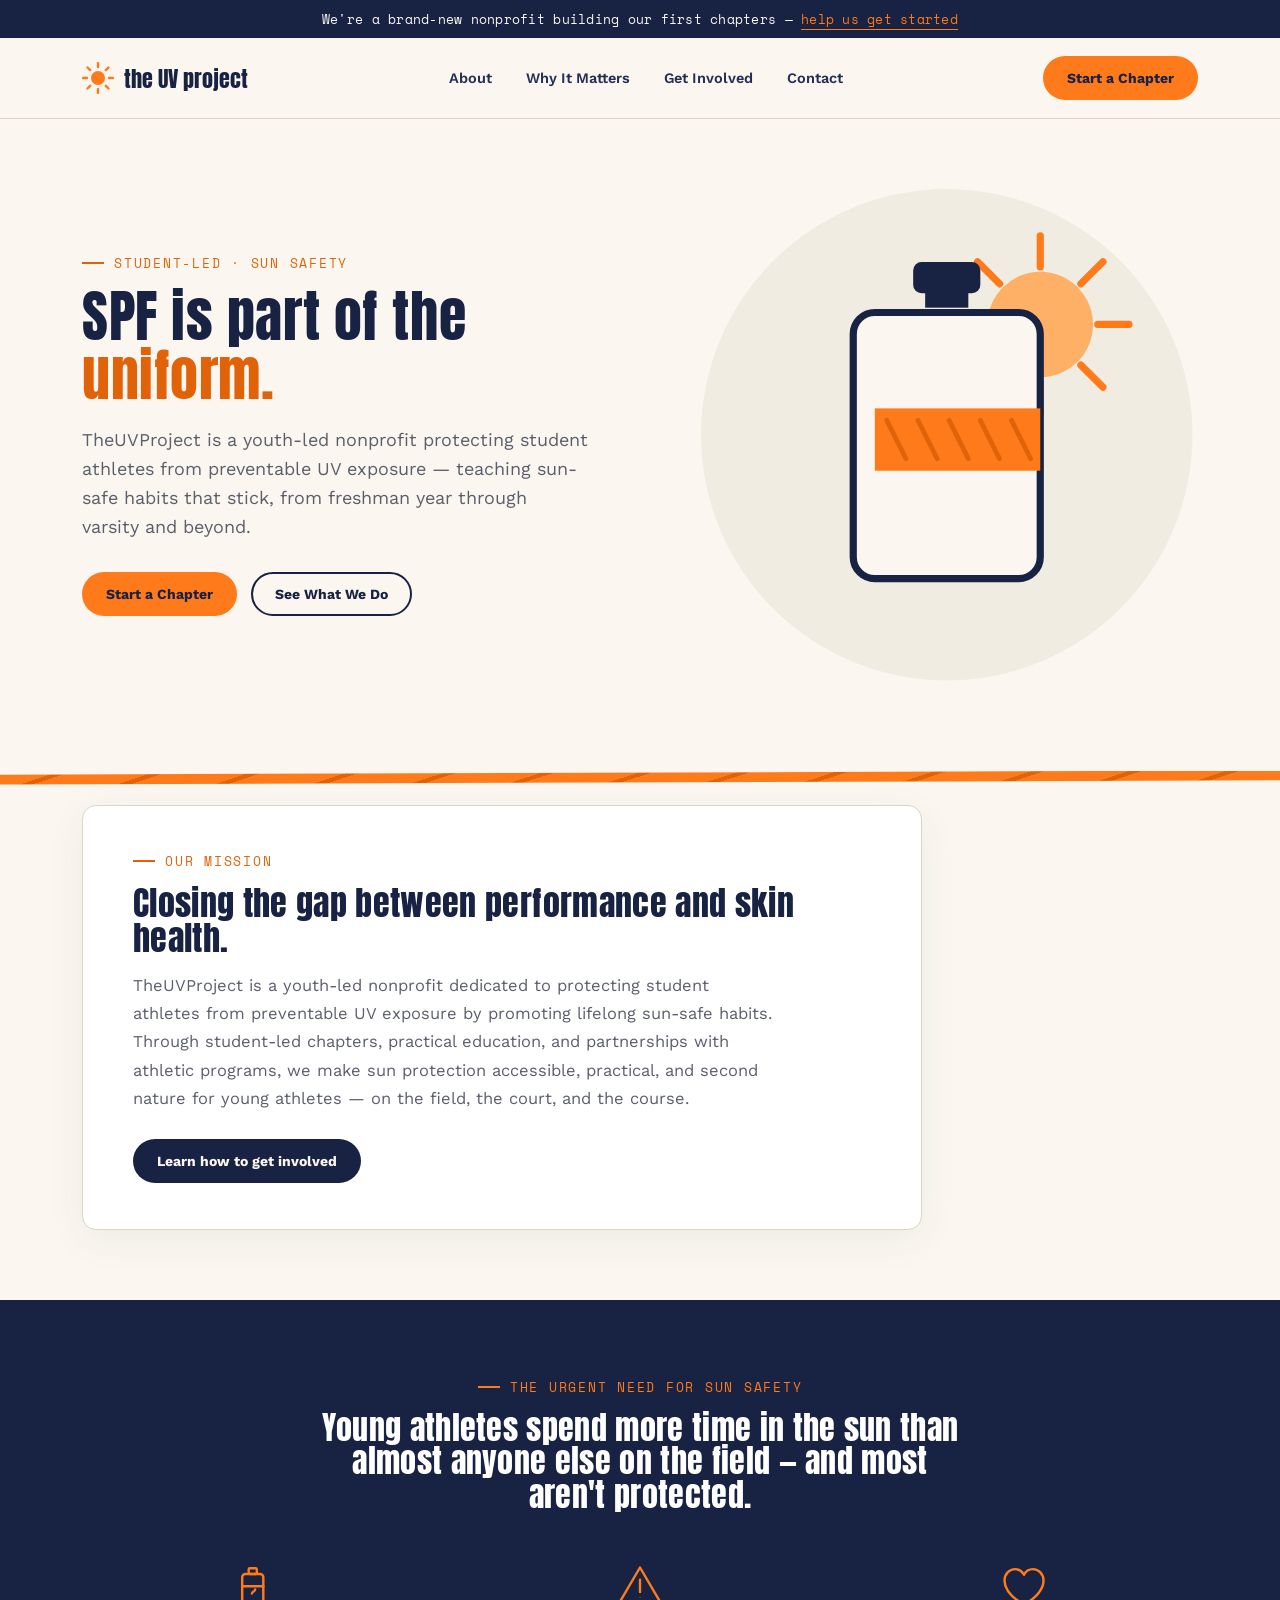
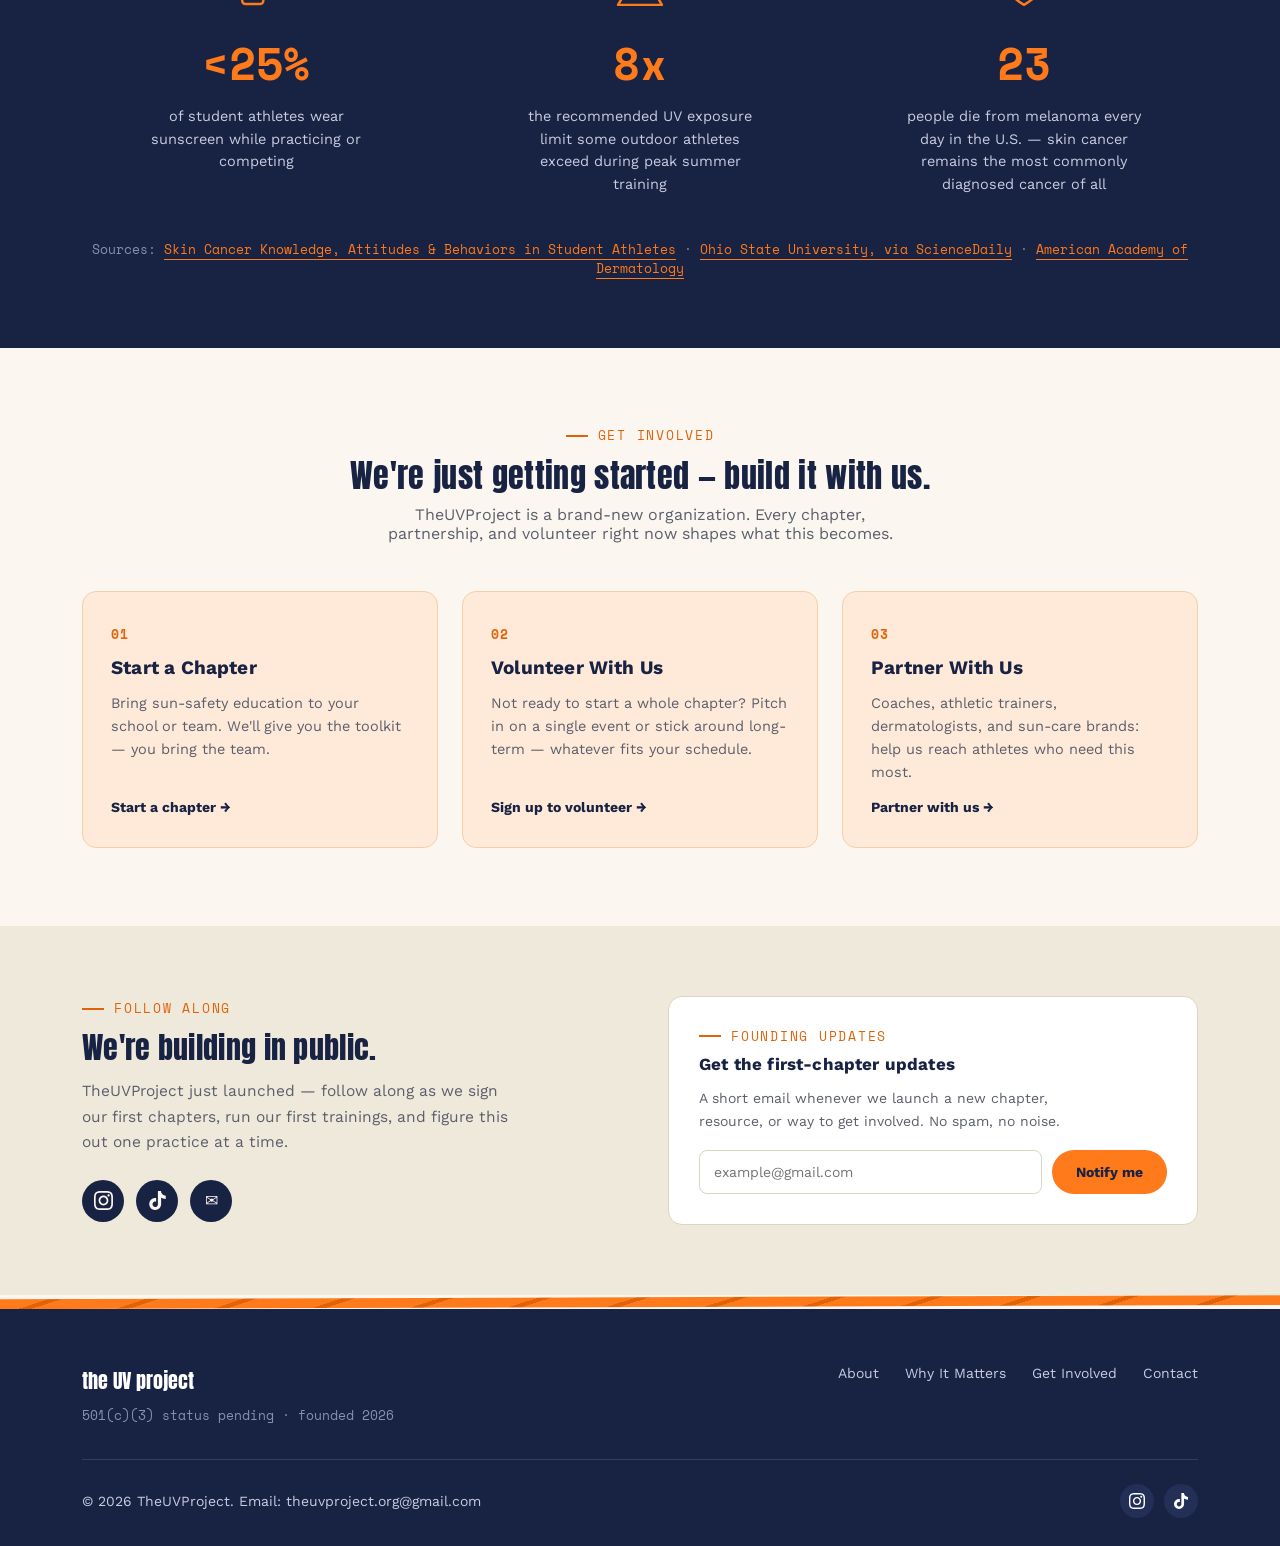
==== index.html @ 40eb1afd "Update index.html" ====
<!DOCTYPE html>
<html lang="en">
<head>
<meta charset="UTF-8">
<meta name="viewport" content="width=device-width, initial-scale=1.0">
<title>theUVproject.org</title>
<link rel="icon" type="image/png" href="Untitled_design-removebg-preview.png">
<link rel="preconnect" href="https://fonts.googleapis.com">
<link rel="preconnect" href="https://fonts.gstatic.com" crossorigin>
<link href="https://fonts.googleapis.com/css2?family=Anton&family=Space+Mono:wght@400;700&family=Work+Sans:wght@400;500;600;700&display=swap" rel="stylesheet">
<style>
  :root{
    --ink:#182242;
    --ink-2:#232f57;
    --sun:#FF7A1A;
    --sun-deep:#e0630a;
    --sun-tint:#FFEADA;
    --sun-tint-line:#f5cfa8;
    --cream:#FBF7F0;
    --paper:#FFFFFF;
    --zinc:#EFE9DC;
    --text:#20232b;
    --text-soft:#5b5f6b;
    --line:#dcd5c4;
    --radius:14px;
    --display: 'Anton', sans-serif;
    --body: 'Work Sans', sans-serif;
    --mono: 'Space Mono', monospace;
  }
  *{box-sizing:border-box;}
  html{scroll-behavior:smooth;}
  body{
    margin:0;
    font-family:var(--body);
    color:var(--text);
    background:var(--cream);
    -webkit-font-smoothing:antialiased;
  }
  img,svg{display:block;max-width:100%;}
  a{color:inherit;text-decoration:none;}
  .wrap{max-width:1180px;margin:0 auto;padding:0 32px;}
  h1,h2,h3{font-family:var(--display);font-weight:400;letter-spacing:0.01em;line-height:1.05;margin:0;}
  .eyebrow{
    font-family:var(--mono);
    font-size:12.5px;
    letter-spacing:0.14em;
    text-transform:uppercase;
    color:var(--sun-deep);
    display:flex;align-items:center;gap:10px;
    margin-bottom:14px;
  }
  .eyebrow::before{
    content:"";
    width:22px;height:2px;background:var(--sun-deep);display:inline-block;
  }

  /* stripe signature motif — the zinc-oxide cheek stripe, used as a recurring divider */
  .stripe{
    height:14px;
    background: repeating-linear-gradient(
      -18deg,
      var(--sun) 0 26px,
      var(--sun-deep) 26px 30px
    );
    clip-path: polygon(0 30%, 100% 0%, 100% 70%, 0% 100%);
  }
  .stripe.thin{height:8px;}
  .stripe.ink{
    background: repeating-linear-gradient(-18deg, var(--ink) 0 26px, var(--ink-2) 26px 30px);
  }

  /* ---- announcement bar ---- */
  .announce{
    background:var(--ink);
    color:var(--cream);
    text-align:center;
    font-family:var(--mono);
    font-size:13px;
    padding:9px 20px;
    letter-spacing:0.02em;
  }
  .announce a{color:var(--sun);border-bottom:1px solid var(--sun);}

  /* ---- nav ---- */
  header.site{
    background:var(--cream);
    border-bottom:1px solid var(--line);
    position:sticky;top:0;z-index:50;
  }
  nav{
    display:flex;align-items:center;justify-content:space-between;
    padding:18px 32px;max-width:1180px;margin:0 auto;
  }
  .logo{
    font-family:var(--display);
    font-size:22px;
    display:flex;
    align-items:center;
    gap:10px;
    color:var(--ink);
  }
  .logo .mark{
    width:32px;height:32px;
    flex-shrink:0;
  }
  .navlinks{display:flex;align-items:center;gap:34px;}
  .navlinks a{
    font-size:14.5px;font-weight:600;color:var(--ink-2);
  }
  .navlinks a:hover{color:var(--sun-deep);}
  .btn{
    display:inline-block;
    font-family:var(--body);
    font-weight:700;
    font-size:14px;
    padding:12px 22px;
    border-radius:999px;
    border:2px solid transparent;
    cursor:pointer;
  }
  .btn-primary{background:var(--sun);color:var(--ink);}
  .btn-primary:hover{background:var(--sun-deep);color:var(--cream);}
  .btn-dark{background:var(--ink);color:var(--cream);}
  .btn-dark:hover{background:var(--ink-2);}
  .btn-outline{background:transparent;border-color:var(--ink);color:var(--ink);}
  .btn-outline:hover{background:var(--ink);color:var(--cream);}
  .navcta{display:flex;align-items:center;gap:18px;}
  .navtoggle{display:none;background:none;border:0;font-size:26px;cursor:pointer;color:var(--ink);}

  /* ---- hero ---- */
  .hero{padding:64px 0 84px;}
  .hero .wrap{
    display:grid;grid-template-columns:1.05fr 0.95fr;gap:56px;align-items:center;
  }
  .hero h1{font-size:56px;color:var(--ink);}
  .hero h1 .accent{color:var(--sun-deep);}
  .hero p.lede{
    font-size:18px;line-height:1.6;color:var(--text-soft);max-width:46ch;
    margin:22px 0 30px;
  }
  .hero-ctas{display:flex;gap:14px;flex-wrap:wrap;}
  .hero-art{position:relative;}

  /* ---- mission card ---- */
  .mission-section{padding:20px 0 70px;}
  .mission-card{
    background:var(--paper);
    border-radius:var(--radius);
    padding:46px 50px;
    box-shadow:0 10px 40px rgba(24,34,66,0.06);
    border:1px solid var(--line);
    max-width:840px;
  }
  .mission-card h2{font-size:34px;color:var(--ink);margin-bottom:16px;}
  .mission-card p{font-size:16.5px;line-height:1.7;color:var(--text-soft);margin-bottom:26px;max-width:64ch;}

  /* ---- why it matters (ink section) ---- */
  .matters{background:var(--ink);color:var(--cream);padding:78px 0 70px;}
  .matters .eyebrow{color:var(--sun);}
  .matters .eyebrow::before{background:var(--sun);}
  .matters h2{font-size:32px;text-align:center;max-width:640px;margin:0 auto 50px;color:#fff;}
  .stat-grid{
    display:grid;grid-template-columns:repeat(3,1fr);gap:36px;
    text-align:center;
  }
  .stat-icon{width:52px;height:52px;margin:0 auto 18px;color:var(--sun);}
  .stat-num{font-family:var(--mono);font-size:44px;font-weight:700;color:var(--sun);margin-bottom:10px;}
  .stat-label{font-size:14.5px;color:#c7cce0;line-height:1.55;max-width:26ch;margin:0 auto;}
  .matters .source{
    text-align:center;margin-top:44px;font-size:12.5px;color:#8891ac;font-family:var(--mono);
  }
  .matters .source a{color:var(--sun);border-bottom:1px solid var(--sun);}

  /* ---- get involved ---- */
  .involved{padding:78px 0;}
  .involved h2{font-size:32px;color:var(--ink);text-align:center;margin-bottom:12px;}
  .involved .sub{text-align:center;color:var(--text-soft);max-width:52ch;margin:0 auto 48px;font-size:16px;}
  .card-grid{display:grid;grid-template-columns:repeat(3,1fr);gap:24px;}
  .involve-card{
    background:var(--sun-tint);
    border-radius:var(--radius);
    padding:32px 28px;
    border:1px solid var(--sun-tint-line);
    display:flex;flex-direction:column;gap:14px;
  }
  .involve-card .num{
    font-family:var(--mono);font-size:13px;font-weight:700;color:var(--sun-deep);letter-spacing:0.08em;
  }
  .involve-card h3{font-family:var(--body);font-weight:700;font-size:19px;color:var(--ink);}
  .involve-card p{font-size:14.5px;line-height:1.6;color:var(--text-soft);margin:0;flex:1;}
  .involve-card a.link{font-size:14px;font-weight:700;color:var(--ink);}
  .involve-card a.link:hover{color:var(--sun-deep);}

  /* ---- community / follow ---- */
  .community{background:var(--zinc);padding:70px 0;}
  .community .wrap{
    display:grid;grid-template-columns:1fr 1fr;gap:56px;align-items:center;
  }
  .community h2{font-size:30px;color:var(--ink);margin-bottom:14px;}
  .community p{color:var(--text-soft);font-size:15.5px;line-height:1.65;max-width:44ch;margin-bottom:24px;}
  .social-row{display:flex;gap:12px;}
  .social-row a{
    width:42px;height:42px;border-radius:50%;background:var(--ink);color:var(--cream);
    display:flex;align-items:center;justify-content:center;
  }
  .social-row a svg{width:19px;height:19px;}
  .social-row a:hover{background:var(--sun-deep);}
  .signal-box{
    background:var(--paper);border:1px solid var(--line);border-radius:var(--radius);
    padding:30px;
  }
  .signal-box .eyebrow{margin-bottom:10px;}
  .signal-box h3{font-family:var(--body);font-size:17px;font-weight:700;margin-bottom:8px;color:var(--ink);}
  .signal-box p{font-size:14px;color:var(--text-soft);margin-bottom:18px;line-height:1.6;}
  .signal-form{display:flex;gap:10px;}
  .signal-form input{
    flex:1;padding:12px 14px;border-radius:8px;border:1px solid var(--line);font-family:var(--body);font-size:14px;
  }

  /* ---- footer ---- */
  footer{background:var(--ink);color:#c7cce0;padding:56px 0 28px;font-size:14px;}
  footer .foot-grid{
    display:flex;justify-content:space-between;flex-wrap:wrap;gap:32px;padding-bottom:34px;border-bottom:1px solid #333d63;
  }
  footer .foot-logo{font-family:var(--display);font-size:20px;color:#fff;margin-bottom:10px;}
  footer .foot-links{display:flex;gap:26px;flex-wrap:wrap;}
  footer .foot-links a:hover{color:#fff;}
  footer .foot-bottom{
    display:flex;justify-content:space-between;align-items:center;padding-top:24px;flex-wrap:wrap;gap:14px;
  }
  footer .foot-social{display:flex;gap:10px;}
  footer .foot-social a{
    width:34px;height:34px;border-radius:50%;background:#232f57;color:#fff;
    display:flex;align-items:center;justify-content:center;
  }
  footer .foot-social a svg{width:16px;height:16px;}
  footer .foot-social a:hover{background:var(--sun);}
  footer .pending{color:#8891ac;font-size:12.5px;font-family:var(--mono);}

  @media (max-width: 860px){
    .navlinks{display:none;}
    .navtoggle{display:block;}
    .hero .wrap{grid-template-columns:1fr;}
    .hero-art{order:-1;}
    .hero h1{font-size:40px;}
    .stat-grid{grid-template-columns:1fr;gap:34px;}
    .card-grid{grid-template-columns:1fr;}
    .community .wrap{grid-template-columns:1fr;}
    .mission-card{padding:34px 26px;}
  }
</style>
</head>
<body>

<div class="announce">
  We're a brand-new nonprofit building our first chapters — <a href="#involved">help us get started</a>
</div>

<header class="site">
  <nav>
    <a href="#top" class="logo">
      <svg class="mark" viewBox="0 0 32 32" fill="none" xmlns="http://www.w3.org/2000/svg">
        <circle cx="16" cy="16" r="7" fill="var(--sun)"/>
        <g stroke="var(--sun)" stroke-width="2.4" stroke-linecap="round">
          <line x1="16" y1="1" x2="16" y2="5"/>
          <line x1="16" y1="27" x2="16" y2="31"/>
          <line x1="1" y1="16" x2="5" y2="16"/>
          <line x1="27" y1="16" x2="31" y2="16"/>
          <line x1="5.5" y1="5.5" x2="8.2" y2="8.2"/>
          <line x1="23.8" y1="23.8" x2="26.5" y2="26.5"/>
          <line x1="26.5" y1="5.5" x2="23.8" y2="8.2"/>
          <line x1="8.2" y1="23.8" x2="5.5" y2="26.5"/>
        </g>
      </svg>
      the UV project</a>
    <div class="navlinks">
      <a href="#mission">About</a>
      <a href="#matters">Why It Matters</a>
      <a href="#involved">Get Involved</a>
      <a href="#contact">Contact</a>
    </div>
    <div class="navcta">
      <a href="https://forms.gle/QwWm1bfNtrbjVypX6" target="_blank" rel="noopener" class="btn btn-primary">Start a Chapter</a>
      <button class="navtoggle" aria-label="menu">☰</button>
    </div>
  </nav>
</header>

<section class="hero" id="top">
  <div class="wrap">
    <div>
      <div class="eyebrow">Student-led · Sun safety</div>
      <h1>SPF is part of the <span class="accent">uniform.</span></h1>
      <p class="lede">TheUVProject is a youth-led nonprofit protecting student athletes from preventable UV exposure — teaching sun-safe habits that stick, from freshman year through varsity and beyond.</p>
      <div class="hero-ctas">
        <a href="https://forms.gle/QwWm1bfNtrbjVypX6" target="_blank" rel="noopener" class="btn btn-primary">Start a Chapter</a>
        <a href="#mission" class="btn btn-outline">See What We Do</a>
      </div>
    </div>
    <div class="hero-art">
      <svg viewBox="0 0 420 420" xmlns="http://www.w3.org/2000/svg">
        <circle cx="210" cy="210" r="205" fill="#F1ECE2"/>
        <g stroke="#FF7A1A" stroke-width="6" stroke-linecap="round">
          <line x1="254.1" y1="84.1" x2="235.7" y2="65.7"/>
          <line x1="288" y1="70" x2="288" y2="44"/>
          <line x1="321.9" y1="84.1" x2="340.3" y2="65.7"/>
          <line x1="336" y1="118" x2="362" y2="118"/>
          <line x1="321.9" y1="151.9" x2="340.3" y2="170.3"/>
          <line x1="288" y1="166" x2="288" y2="192"/>
        </g>
        <circle cx="288" cy="118" r="44" fill="#FFB067"/>
        <rect x="182" y="66" width="56" height="26" rx="7" fill="#182242"/>
        <rect x="192" y="88" width="36" height="16" fill="#182242"/>
        <path d="M150 108 h120 a18 18 0 0 1 18 18 v186 a18 18 0 0 1 -18 18 h-120 a18 18 0 0 1 -18 -18 v-186 a18 18 0 0 1 18 -18 z" fill="#FBF7F0" stroke="#182242" stroke-width="6"/>
        <rect x="150" y="188" width="138" height="52" fill="#FF7A1A"/>
        <g stroke="#e0630a" stroke-width="4" stroke-linecap="round">
          <line x1="160" y1="198" x2="176" y2="230"/>
          <line x1="186" y1="198" x2="202" y2="230"/>
          <line x1="212" y1="198" x2="228" y2="230"/>
          <line x1="238" y1="198" x2="254" y2="230"/>
          <line x1="264" y1="198" x2="280" y2="230"/>
        </g>
      </svg>
    </div>
  </div>
</section>

<div class="stripe"></div>

<section class="mission-section" id="mission">
  <div class="wrap">
    <div class="mission-card">
      <div class="eyebrow">Our Mission</div>
      <h2>Closing the gap between performance and skin health.</h2>
      <p>TheUVProject is a youth-led nonprofit dedicated to protecting student athletes from preventable UV exposure by promoting lifelong sun-safe habits. Through student-led chapters, practical education, and partnerships with athletic programs, we make sun protection accessible, practical, and second nature for young athletes — on the field, the court, and the course.</p>
      <a href="#involved" class="btn btn-dark">Learn how to get involved</a>
    </div>
  </div>
</section>

<section class="matters" id="matters">
  <div class="wrap">
    <div class="eyebrow" style="justify-content:center;">The Urgent Need for Sun Safety</div>
    <h2>Young athletes spend more time in the sun than almost anyone else on the field — and most aren't protected.</h2>
    <div class="stat-grid">
      <div>
        <svg class="stat-icon" viewBox="0 0 64 64" fill="none" stroke="currentColor" stroke-width="3" stroke-linecap="round" stroke-linejoin="round">
          <rect x="23" y="9" width="10" height="7" rx="1.5"/>
          <path d="M19 16h18a4 4 0 0 1 4 4v29a4 4 0 0 1-4 4H19a4 4 0 0 1-4-4V20a4 4 0 0 1 4-4z"/>
          <line x1="15" y1="31" x2="41" y2="31"/>
          <path d="M27 40c0-2.5 4-2.5 4-5"/>
        </svg>
        <div class="stat-num">&lt;25%</div>
        <div class="stat-label">of student athletes wear sunscreen while practicing or competing</div>
      </div>
      <div>
        <svg class="stat-icon" viewBox="0 0 64 64" fill="none" stroke="currentColor" stroke-width="3" stroke-linecap="round" stroke-linejoin="round">
          <path d="M32 8 L59 54 H5 Z"/>
          <line x1="32" y1="23" x2="32" y2="38"/>
          <circle cx="32" cy="45" r="0.6" fill="currentColor" stroke="none"/>
        </svg>
        <div class="stat-num">8x</div>
        <div class="stat-label">the recommended UV exposure limit some outdoor athletes exceed during peak summer training</div>
      </div>
      <div>
        <svg class="stat-icon" viewBox="0 0 64 64" fill="none" stroke="currentColor" stroke-width="3" stroke-linecap="round" stroke-linejoin="round">
          <path d="M32 54c-16-9.5-24-19-24-30 0-8 6-14 13-14 5 0 9 3 11 7 2-4 6-7 11-7 7 0 13 6 13 14 0 11-8 20.5-24 30z"/>
        </svg>
        <div class="stat-num">23</div>
        <div class="stat-label">people die from melanoma every day in the U.S. — skin cancer remains the most commonly diagnosed cancer of all</div>
      </div>
    </div>
    <div class="source">Sources: <a href="https://www.ncbi.nlm.nih.gov/pmc/articles/PMC3982453/" target="_blank" rel="noopener">Skin Cancer Knowledge, Attitudes & Behaviors in Student Athletes</a> · <a href="https://www.sciencedaily.com/releases/2019/08/190830115553.htm" target="_blank" rel="noopener">Ohio State University, via ScienceDaily</a> · <a href="https://www.aad.org/media/stats-skin-cancer" target="_blank" rel="noopener">American Academy of Dermatology</a></div>
  </div>
</section>

<section class="involved" id="involved">
  <div class="wrap">
    <div class="eyebrow" style="justify-content:center;">Get Involved</div>
    <h2>We're just getting started — build it with us.</h2>
    <p class="sub">TheUVProject is a brand-new organization. Every chapter, partnership, and volunteer right now shapes what this becomes.</p>
    <div class="card-grid">
      <div class="involve-card">
        <div class="num">01</div>
        <h3>Start a Chapter</h3>
        <p>Bring sun-safety education to your school or team. We'll give you the toolkit — you bring the team.</p>
        <a href="https://forms.gle/QwWm1bfNtrbjVypX6" target="_blank" rel="noopener" class="link">Start a chapter →</a>
      </div>
      <div class="involve-card">
        <div class="num">02</div>
        <h3>Volunteer With Us</h3>
        <p>Not ready to start a whole chapter? Pitch in on a single event or stick around long-term — whatever fits your schedule.</p>
        <a href="https://forms.gle/QwWm1bfNtrbjVypX6" target="_blank" rel="noopener" class="link">Sign up to volunteer →</a>
      </div>
      <div class="involve-card">
        <div class="num">03</div>
        <h3>Partner With Us</h3>
        <p>Coaches, athletic trainers, dermatologists, and sun-care brands: help us reach athletes who need this most.</p>
        <a href="mailto:theuvproject.org@gmail.com" class="link">Partner with us →</a>
      </div>
    </div>
  </div>
</section>

<section class="community">
  <div class="wrap">
    <div>
      <div class="eyebrow">Follow Along</div>
      <h2>We're building in public.</h2>
      <p>TheUVProject just launched — follow along as we sign our first chapters, run our first trainings, and figure this out one practice at a time.</p>
      <div class="social-row">
        <a href="https://www.instagram.com/theuvproject" target="_blank" rel="noopener" aria-label="Instagram">
          <svg viewBox="0 0 24 24" fill="currentColor" xmlns="http://www.w3.org/2000/svg"><path d="M12 0C8.74 0 8.333.015 7.053.072 5.775.132 4.905.333 4.14.63c-.789.306-1.459.717-2.126 1.384S.935 3.35.63 4.14C.333 4.905.131 5.775.072 7.053.012 8.333 0 8.74 0 12s.015 3.667.072 4.947c.06 1.277.261 2.148.558 2.913.306.788.717 1.459 1.384 2.126.667.666 1.336 1.079 2.126 1.384.766.296 1.636.499 2.913.558C8.333 23.988 8.74 24 12 24s3.667-.015 4.947-.072c1.277-.06 2.148-.262 2.913-.558.788-.306 1.459-.718 2.126-1.384.666-.667 1.079-1.335 1.384-2.126.296-.765.499-1.636.558-2.913.06-1.28.072-1.687.072-4.947s-.015-3.667-.072-4.947c-.06-1.277-.262-2.149-.558-2.913-.306-.789-.718-1.459-1.384-2.126C21.319 1.347 20.651.935 19.86.63c-.765-.297-1.636-.499-2.913-.558C15.667.012 15.26 0 12 0zm0 2.16c3.203 0 3.585.016 4.85.071 1.17.055 1.805.249 2.227.415.562.217.96.477 1.382.896.419.42.679.819.896 1.381.164.422.36 1.057.413 2.227.057 1.266.07 1.646.07 4.85s-.015 3.585-.074 4.85c-.061 1.17-.256 1.805-.421 2.227a3.81 3.81 0 0 1-.899 1.382 3.744 3.744 0 0 1-1.38.896c-.42.164-1.065.36-2.235.413-1.274.057-1.649.07-4.859.07-3.211 0-3.586-.015-4.859-.074-1.171-.061-1.816-.256-2.236-.421a3.716 3.716 0 0 1-1.379-.899 3.644 3.644 0 0 1-.9-1.38c-.165-.42-.359-1.065-.42-2.235-.045-1.26-.061-1.649-.061-4.844 0-3.196.016-3.586.061-4.861.061-1.171.255-1.816.42-2.236.245-.556.51-.96.9-1.379.391-.419.838-.689 1.379-.9.42-.165 1.051-.36 2.221-.421 1.275-.045 1.65-.06 4.859-.06l.045.03zM12 5.838c-3.405 0-6.162 2.76-6.162 6.162 0 3.405 2.76 6.162 6.162 6.162 3.405 0 6.162-2.76 6.162-6.162 0-3.405-2.76-6.162-6.162-6.162zM12 16c-2.21 0-4-1.79-4-4s1.79-4 4-4 4 1.79 4 4-1.79 4-4 4zm7.846-10.405c0 .795-.646 1.44-1.44 1.44-.795 0-1.44-.645-1.44-1.44 0-.794.646-1.439 1.44-1.439.793 0 1.44.645 1.44 1.439z"/></svg>
        </a>
        <a href="https://www.tiktok.com/@theuvproject" target="_blank" rel="noopener" aria-label="TikTok">
          <svg viewBox="0 0 24 24" fill="currentColor" xmlns="http://www.w3.org/2000/svg"><path d="M12.53.02C13.84 0 15.14.01 16.44 0c.08 1.53.63 3.09 1.75 4.17 1.12 1.11 2.7 1.62 4.24 1.79v4.03c-1.44-.05-2.89-.35-4.2-.97-.57-.26-1.1-.59-1.62-.93-.01 2.92.01 5.84-.02 8.75-.08 1.4-.54 2.79-1.35 3.94-1.31 1.92-3.58 3.17-5.91 3.21-1.43.08-2.86-.31-4.08-1.03-2.02-1.19-3.44-3.37-3.65-5.71-.02-.5-.03-1-.01-1.49.18-1.9 1.12-3.72 2.58-4.96 1.66-1.44 3.98-2.13 6.15-1.72.02 1.48-.04 2.96-.04 4.44-.99-.32-2.15-.23-3.02.37-.63.41-1.11 1.04-1.36 1.75-.21.51-.15 1.07-.14 1.61.24 1.64 1.82 3.02 3.5 2.87 1.12-.01 2.19-.66 2.77-1.61.19-.33.4-.67.41-1.06.1-1.79.06-3.57.07-5.36.01-4.03-.01-8.05.02-12.07z"/></svg>
        </a>
        <a href="mailto:theuvproject.org@gmail.com" aria-label="Email">✉</a>
      </div>
    </div>
    <div class="signal-box">
      <div class="eyebrow">Founding Updates</div>
      <h3>Get the first-chapter updates</h3>
      <p>A short email whenever we launch a new chapter, resource, or way to get involved. No spam, no noise.</p>
      <div class="signal-form">
        <input type="email" placeholder="example@gmail.com" />
        <button class="btn btn-primary">Notify me</button>
      </div>
    </div>
  </div>
</section>

<div class="stripe"></div>

<footer id="contact">
  <div class="wrap">
    <div class="foot-grid">
      <div>
        <div class="foot-logo">the UV project</div>
        <div class="pending">501(c)(3) status pending · founded 2026</div>
      </div>
      <div class="foot-links">
        <a href="#mission">About</a>
        <a href="#matters">Why It Matters</a>
        <a href="#involved">Get Involved</a>
        <a href="mailto:theuvproject.org@gmail.com">Contact</a>
      </div>
    </div>
    <div class="foot-bottom">
      <div>© 2026 TheUVProject. Email: <a href="mailto:theuvproject.org@gmail.com">theuvproject.org@gmail.com</a></div>
      <div class="foot-social">
        <a href="https://www.instagram.com/theuvproject" target="_blank" rel="noopener" aria-label="Instagram">
          <svg viewBox="0 0 24 24" fill="currentColor" xmlns="http://www.w3.org/2000/svg"><path d="M12 0C8.74 0 8.333.015 7.053.072 5.775.132 4.905.333 4.14.63c-.789.306-1.459.717-2.126 1.384S.935 3.35.63 4.14C.333 4.905.131 5.775.072 7.053.012 8.333 0 8.74 0 12s.015 3.667.072 4.947c.06 1.277.261 2.148.558 2.913.306.788.717 1.459 1.384 2.126.667.666 1.336 1.079 2.126 1.384.766.296 1.636.499 2.913.558C8.333 23.988 8.74 24 12 24s3.667-.015 4.947-.072c1.277-.06 2.148-.262 2.913-.558.788-.306 1.459-.718 2.126-1.384.666-.667 1.079-1.335 1.384-2.126.296-.765.499-1.636.558-2.913.06-1.28.072-1.687.072-4.947s-.015-3.667-.072-4.947c-.06-1.277-.262-2.149-.558-2.913-.306-.789-.718-1.459-1.384-2.126C21.319 1.347 20.651.935 19.86.63c-.765-.297-1.636-.499-2.913-.558C15.667.012 15.26 0 12 0zm0 2.16c3.203 0 3.585.016 4.85.071 1.17.055 1.805.249 2.227.415.562.217.96.477 1.382.896.419.42.679.819.896 1.381.164.422.36 1.057.413 2.227.057 1.266.07 1.646.07 4.85s-.015 3.585-.074 4.85c-.061 1.17-.256 1.805-.421 2.227a3.81 3.81 0 0 1-.899 1.382 3.744 3.744 0 0 1-1.38.896c-.42.164-1.065.36-2.235.413-1.274.057-1.649.07-4.859.07-3.211 0-3.586-.015-4.859-.074-1.171-.061-1.816-.256-2.236-.421a3.716 3.716 0 0 1-1.379-.899 3.644 3.644 0 0 1-.9-1.38c-.165-.42-.359-1.065-.42-2.235-.045-1.26-.061-1.649-.061-4.844 0-3.196.016-3.586.061-4.861.061-1.171.255-1.816.42-2.236.245-.556.51-.96.9-1.379.391-.419.838-.689 1.379-.9.42-.165 1.051-.36 2.221-.421 1.275-.045 1.65-.06 4.859-.06l.045.03zM12 5.838c-3.405 0-6.162 2.76-6.162 6.162 0 3.405 2.76 6.162 6.162 6.162 3.405 0 6.162-2.76 6.162-6.162 0-3.405-2.76-6.162-6.162-6.162zM12 16c-2.21 0-4-1.79-4-4s1.79-4 4-4 4 1.79 4 4-1.79 4-4 4zm7.846-10.405c0 .795-.646 1.44-1.44 1.44-.795 0-1.44-.645-1.44-1.44 0-.794.646-1.439 1.44-1.439.793 0 1.44.645 1.44 1.439z"/></svg>
        </a>
        <a href="https://www.tiktok.com/@theuvproject" target="_blank" rel="noopener" aria-label="TikTok">
          <svg viewBox="0 0 24 24" fill="currentColor" xmlns="http://www.w3.org/2000/svg"><path d="M12.53.02C13.84 0 15.14.01 16.44 0c.08 1.53.63 3.09 1.75 4.17 1.12 1.11 2.7 1.62 4.24 1.79v4.03c-1.44-.05-2.89-.35-4.2-.97-.57-.26-1.1-.59-1.62-.93-.01 2.92.01 5.84-.02 8.75-.08 1.4-.54 2.79-1.35 3.94-1.31 1.92-3.58 3.17-5.91 3.21-1.43.08-2.86-.31-4.08-1.03-2.02-1.19-3.44-3.37-3.65-5.71-.02-.5-.03-1-.01-1.49.18-1.9 1.12-3.72 2.58-4.96 1.66-1.44 3.98-2.13 6.15-1.72.02 1.48-.04 2.96-.04 4.44-.99-.32-2.15-.23-3.02.37-.63.41-1.11 1.04-1.36 1.75-.21.51-.15 1.07-.14 1.61.24 1.64 1.82 3.02 3.5 2.87 1.12-.01 2.19-.66 2.77-1.61.19-.33.4-.67.41-1.06.1-1.79.06-3.57.07-5.36.01-4.03-.01-8.05.02-12.07z"/></svg>
        </a>
      </div>
    </div>
  </div>
</footer>

<script>
  const toggle = document.querySelector('.navtoggle');
  const links = document.querySelector('.navlinks');
  toggle.addEventListener('click', () => {
    const open = links.style.display === 'flex';
    links.style.display = open ? 'none' : 'flex';
    links.style.cssText += open ? '' : 'position:absolute;top:64px;left:0;right:0;background:#FBF7F0;flex-direction:column;padding:20px 32px;border-bottom:1px solid #dcd5c4;gap:16px;';
  });
</script>

</body>
</html>
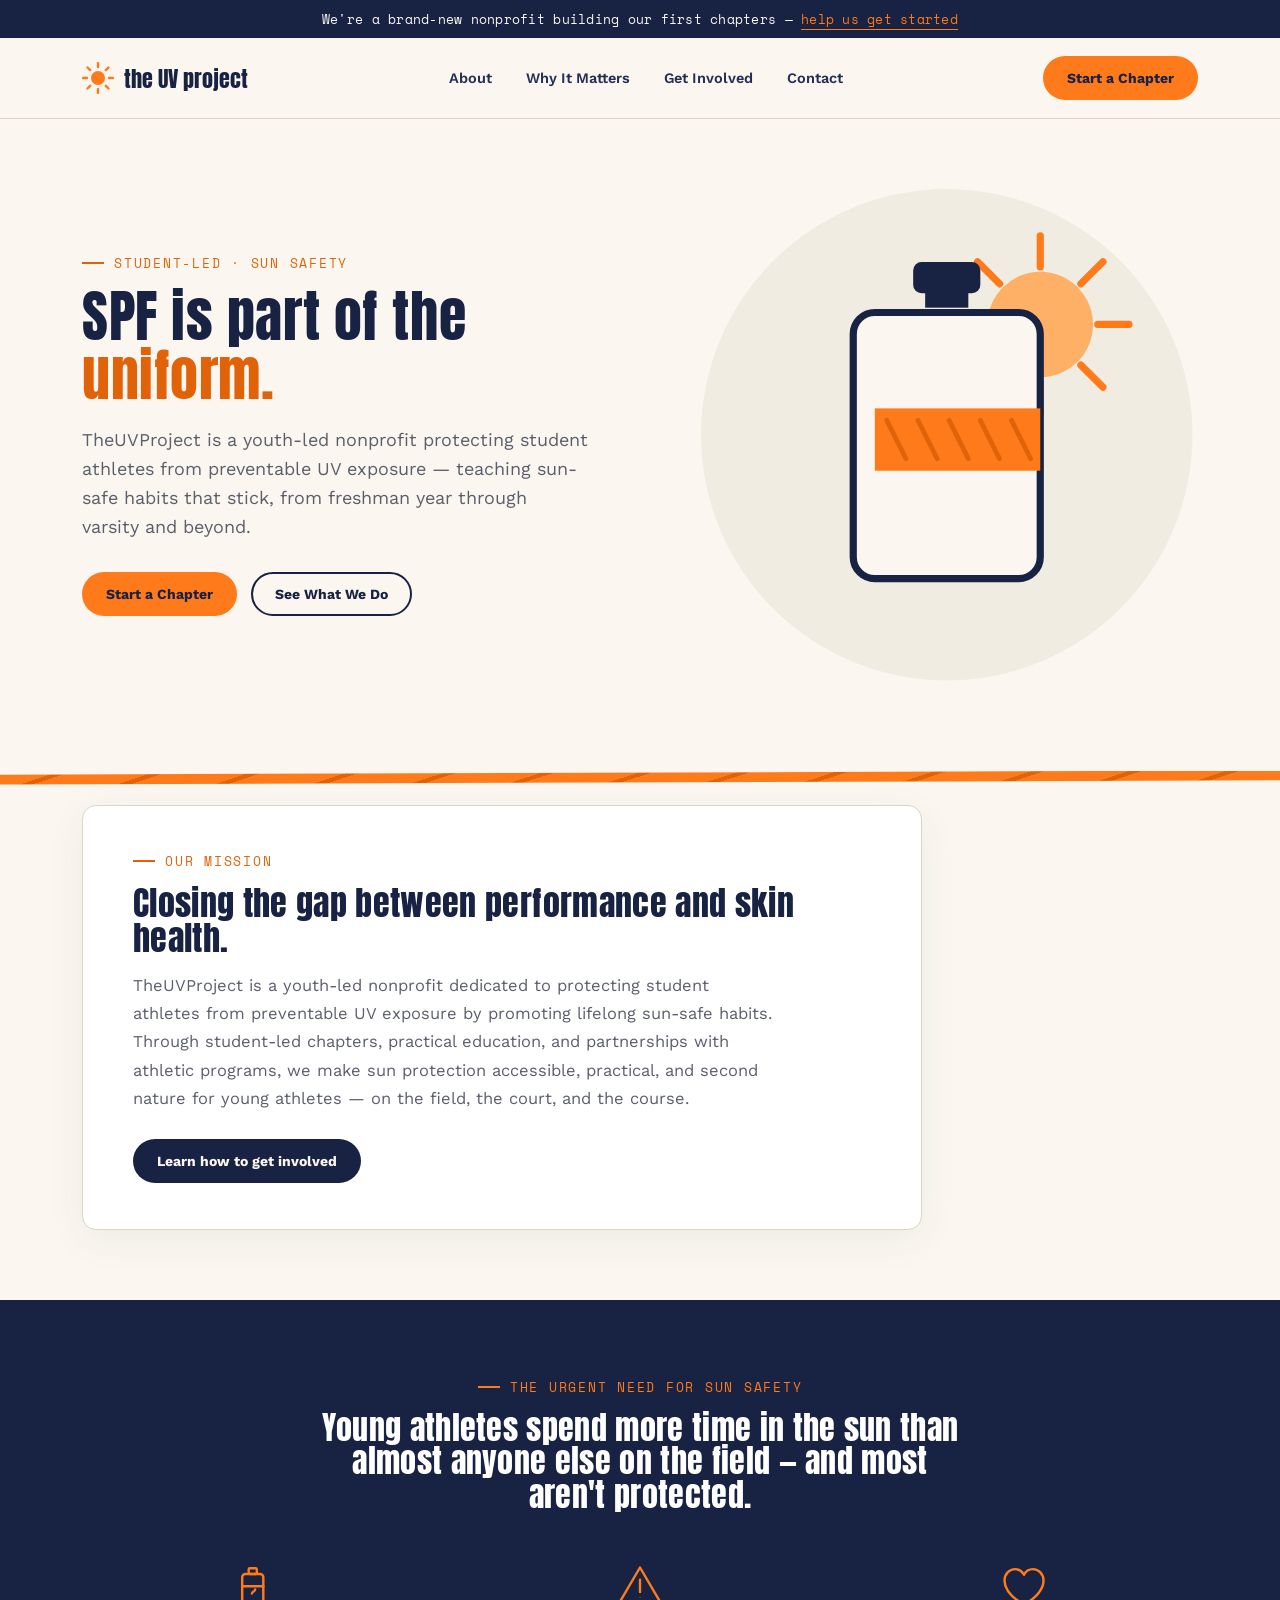
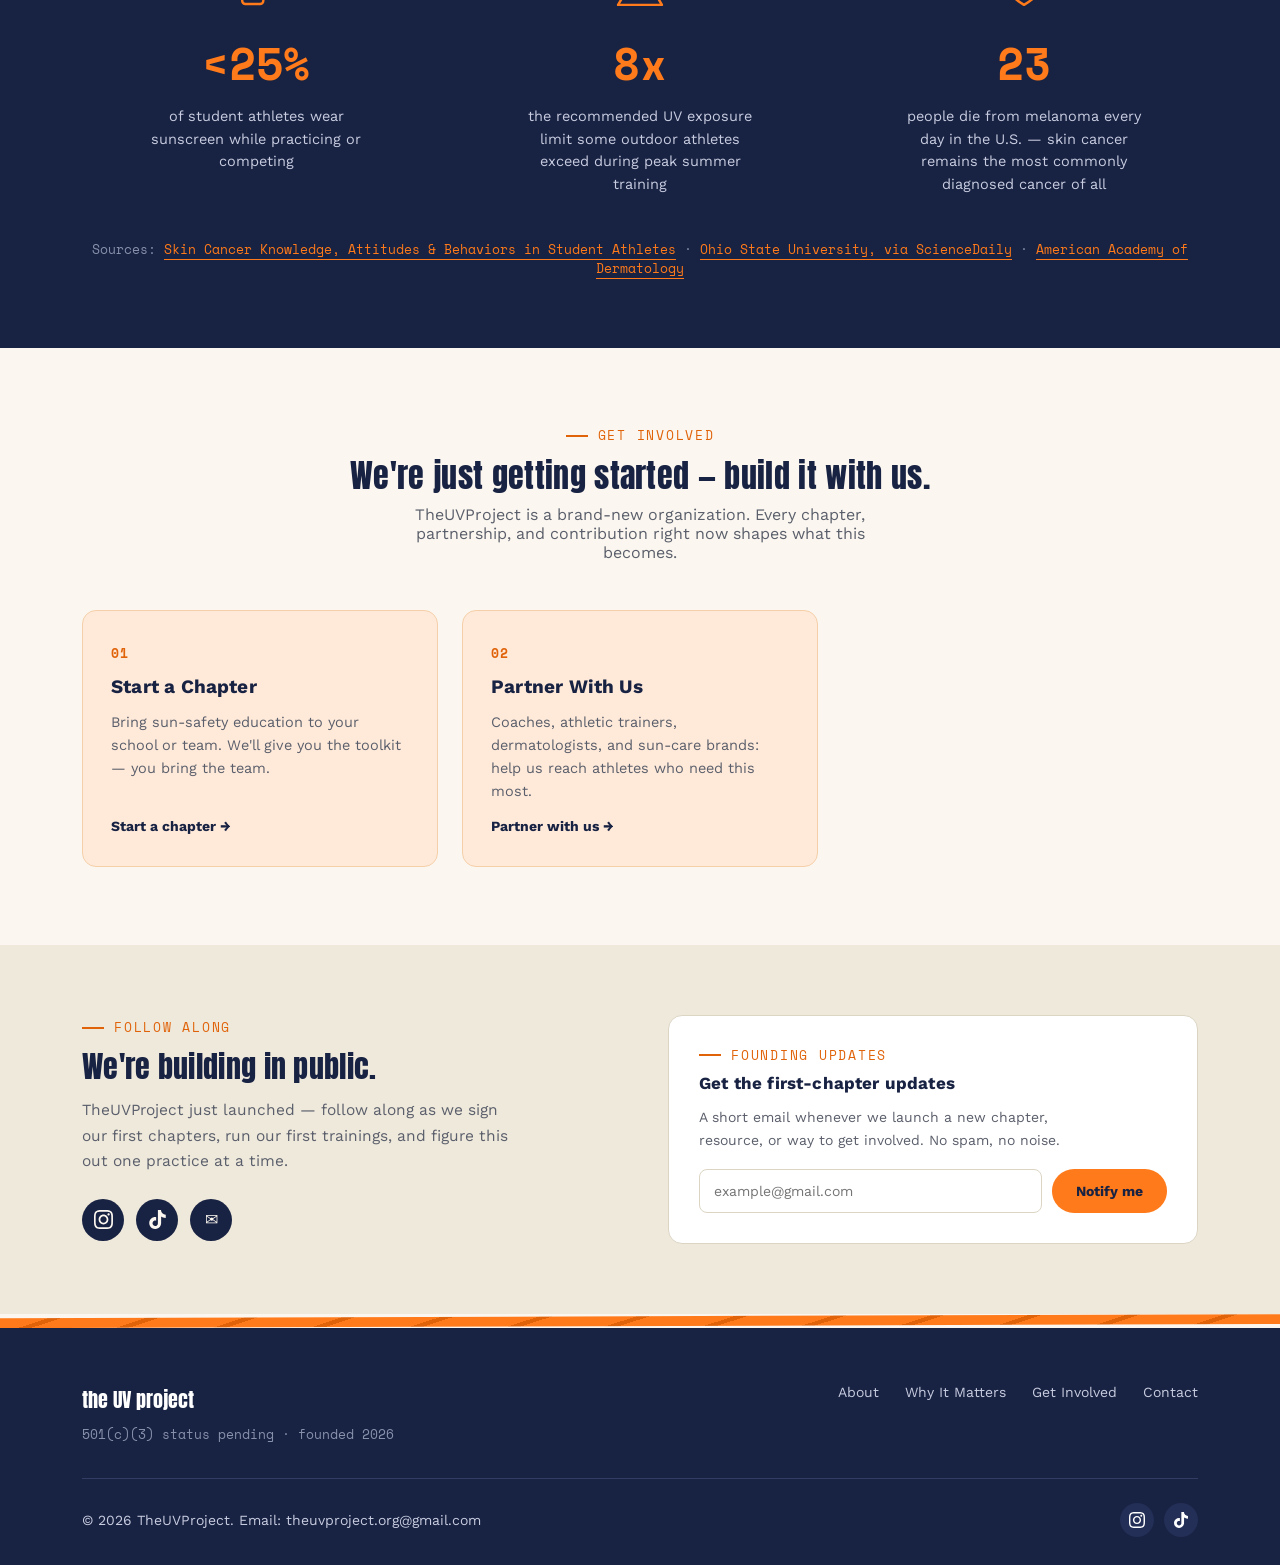
==== commit bd838fc5: "Update index.html" ====
--- a/index.html
+++ b/index.html
@@ -4,7 +4,7 @@
 <meta charset="UTF-8">
 <meta name="viewport" content="width=device-width, initial-scale=1.0">
 <title>theUVproject.org</title>
-<link rel="icon" type="image/png" href="Untitled_design-removebg-preview.png">
+<link rel="icon" type="image/png" href="Untitled_design__1_-removebg-preview.png">
 <link rel="preconnect" href="https://fonts.googleapis.com">
 <link rel="preconnect" href="https://fonts.gstatic.com" crossorigin>
 <link href="https://fonts.googleapis.com/css2?family=Anton&family=Space+Mono:wght@400;700&family=Work+Sans:wght@400;500;600;700&display=swap" rel="stylesheet">
@@ -378,7 +378,7 @@
   <div class="wrap">
     <div class="eyebrow" style="justify-content:center;">Get Involved</div>
     <h2>We're just getting started — build it with us.</h2>
-    <p class="sub">TheUVProject is a brand-new organization. Every chapter, partnership, and volunteer right now shapes what this becomes.</p>
+    <p class="sub">TheUVProject is a brand-new organization. Every chapter, partnership, and contribution right now shapes what this becomes.</p>
     <div class="card-grid">
       <div class="involve-card">
         <div class="num">01</div>
@@ -388,12 +388,6 @@
       </div>
       <div class="involve-card">
         <div class="num">02</div>
-        <h3>Volunteer With Us</h3>
-        <p>Not ready to start a whole chapter? Pitch in on a single event or stick around long-term — whatever fits your schedule.</p>
-        <a href="https://forms.gle/QwWm1bfNtrbjVypX6" target="_blank" rel="noopener" class="link">Sign up to volunteer →</a>
-      </div>
-      <div class="involve-card">
-        <div class="num">03</div>
         <h3>Partner With Us</h3>
         <p>Coaches, athletic trainers, dermatologists, and sun-care brands: help us reach athletes who need this most.</p>
         <a href="mailto:theuvproject.org@gmail.com" class="link">Partner with us →</a>
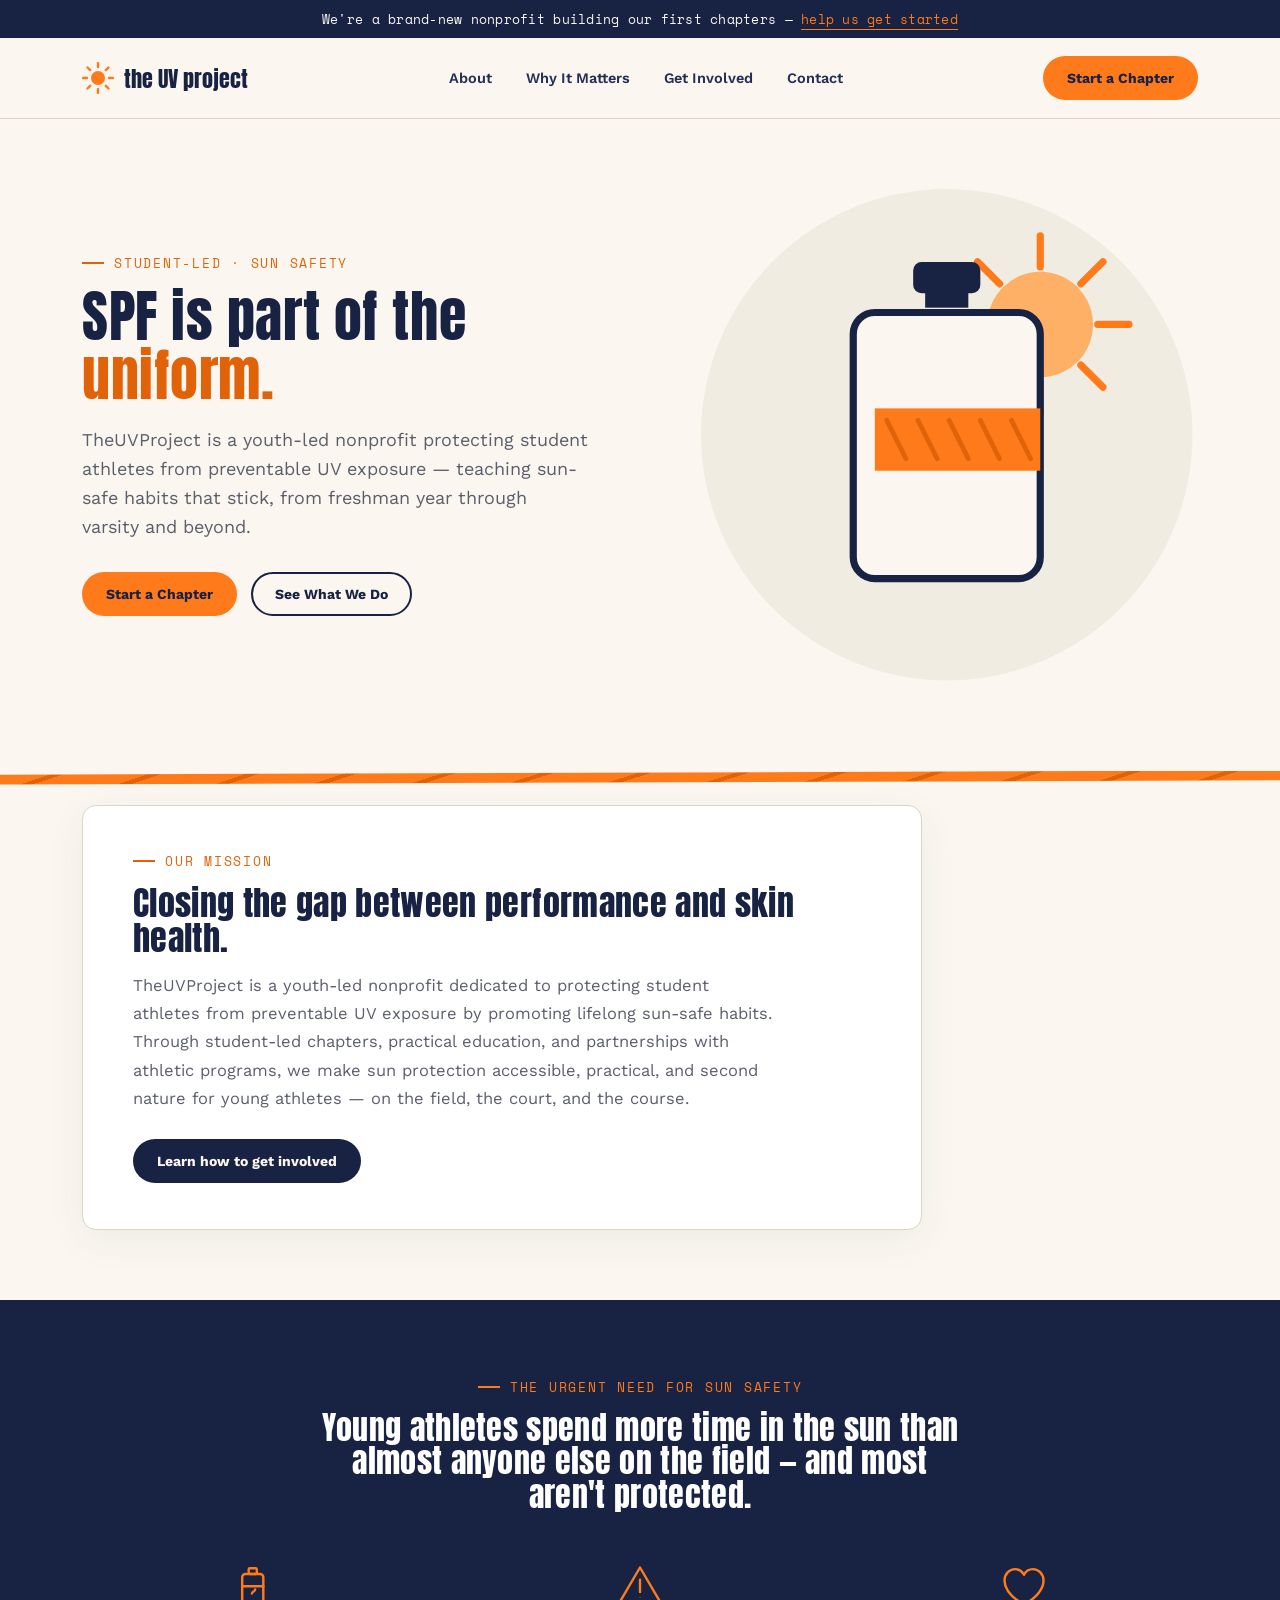
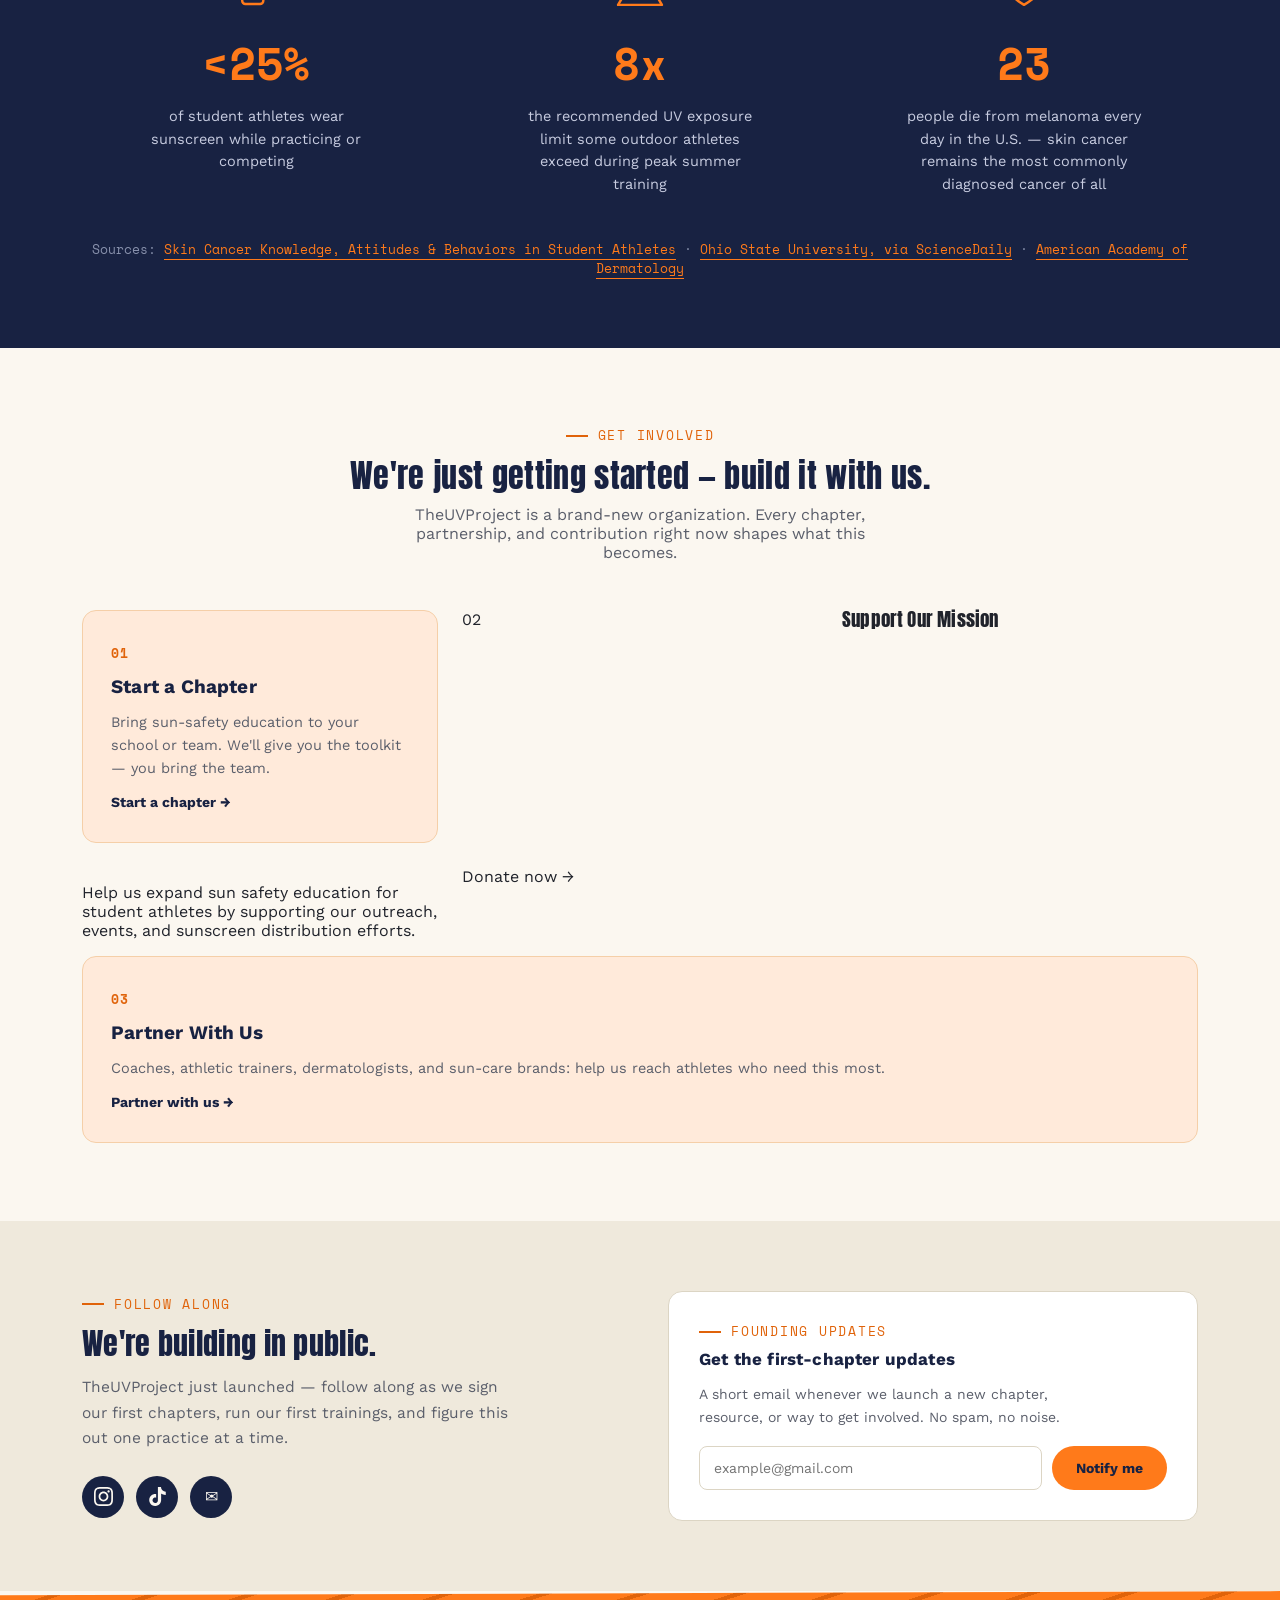
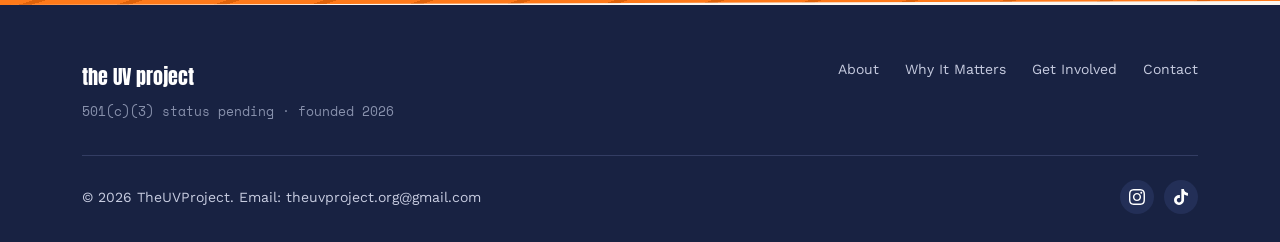
==== commit 0a917912: "Update index.html" ====
--- a/index.html
+++ b/index.html
@@ -386,8 +386,13 @@
         <p>Bring sun-safety education to your school or team. We'll give you the toolkit — you bring the team.</p>
         <a href="https://forms.gle/QwWm1bfNtrbjVypX6" target="_blank" rel="noopener" class="link">Start a chapter →</a>
       </div>
+        <div class="num">02</div>
+        <h3>Support Our Mission</h3>
+        <p>Help us expand sun safety education for student athletes by supporting our outreach, events, and sunscreen distribution efforts.</p>
+        <a href="#" target="_blank" rel="noopener" class="link">Donate now →</a>
+      </div>
       <div class="involve-card">
-        <div class="num">02</div>
+        <div class="num">03</div>
         <h3>Partner With Us</h3>
         <p>Coaches, athletic trainers, dermatologists, and sun-care brands: help us reach athletes who need this most.</p>
         <a href="mailto:theuvproject.org@gmail.com" class="link">Partner with us →</a>
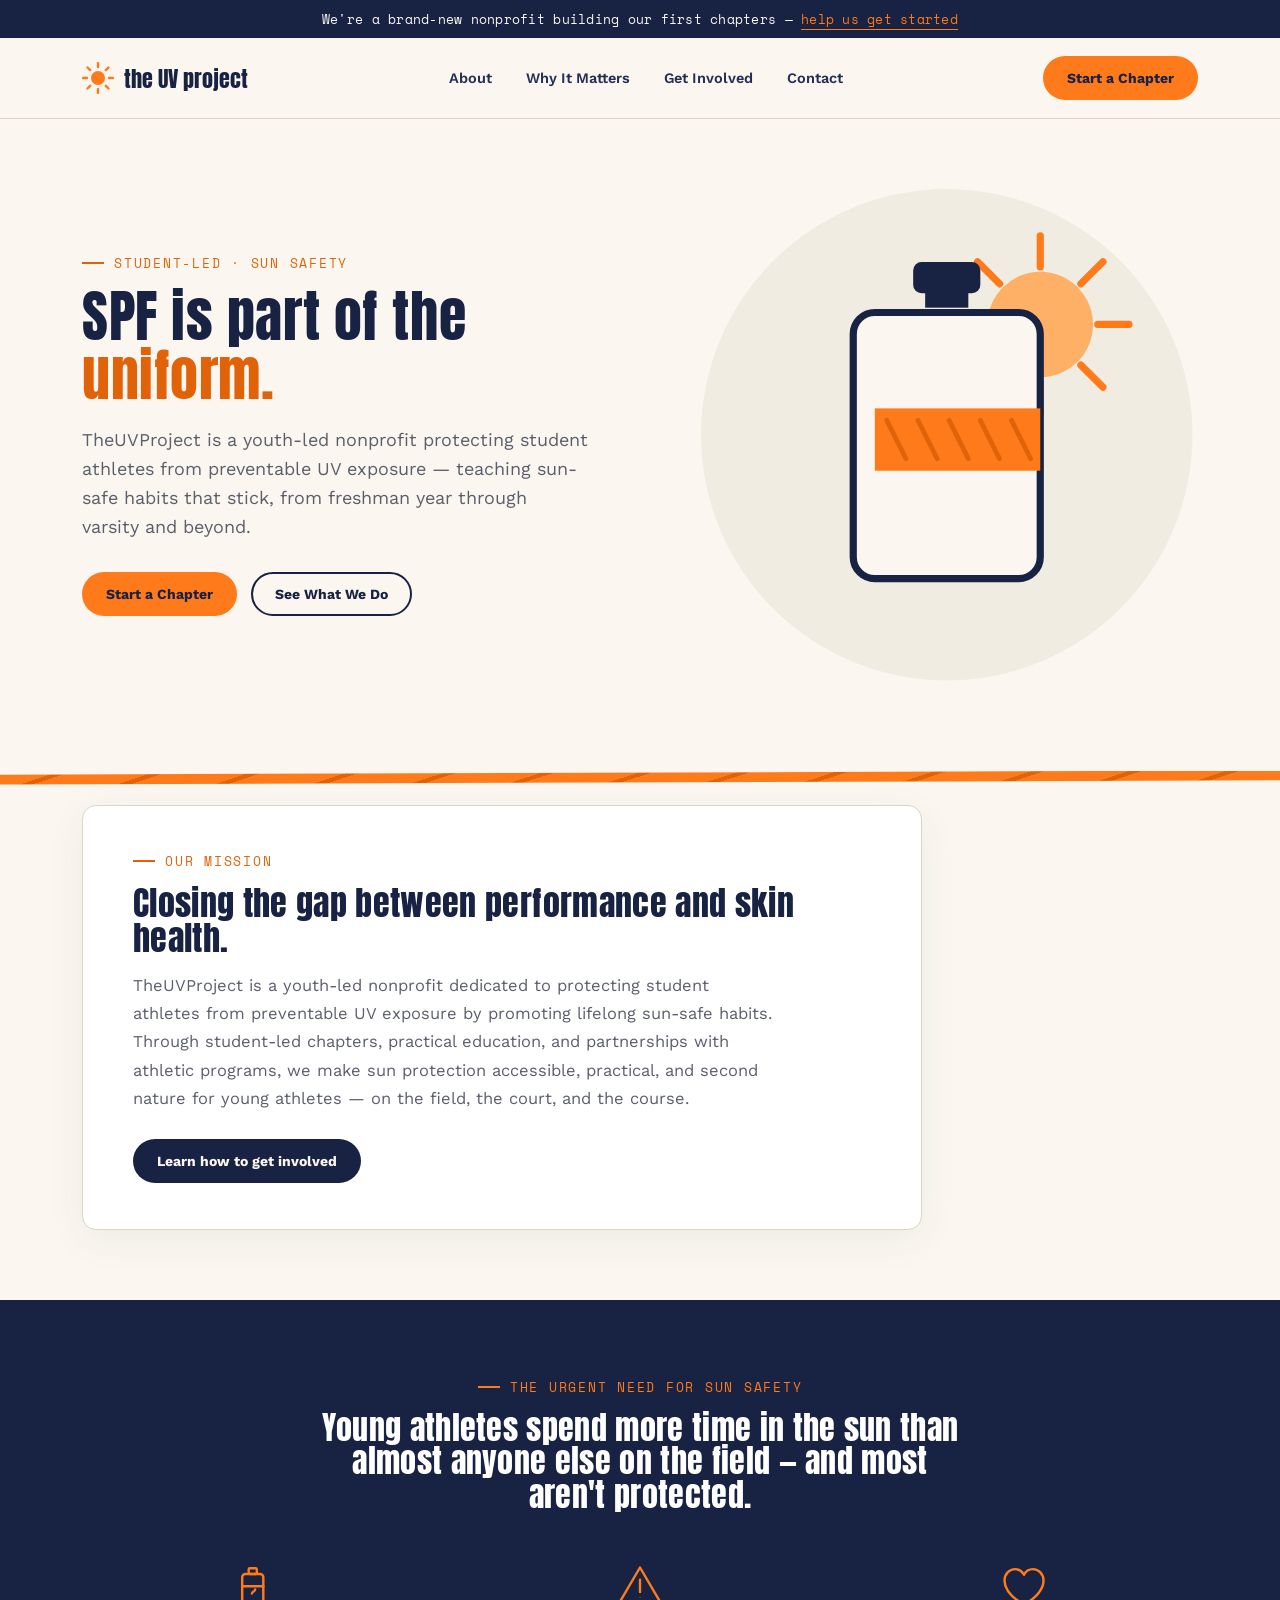
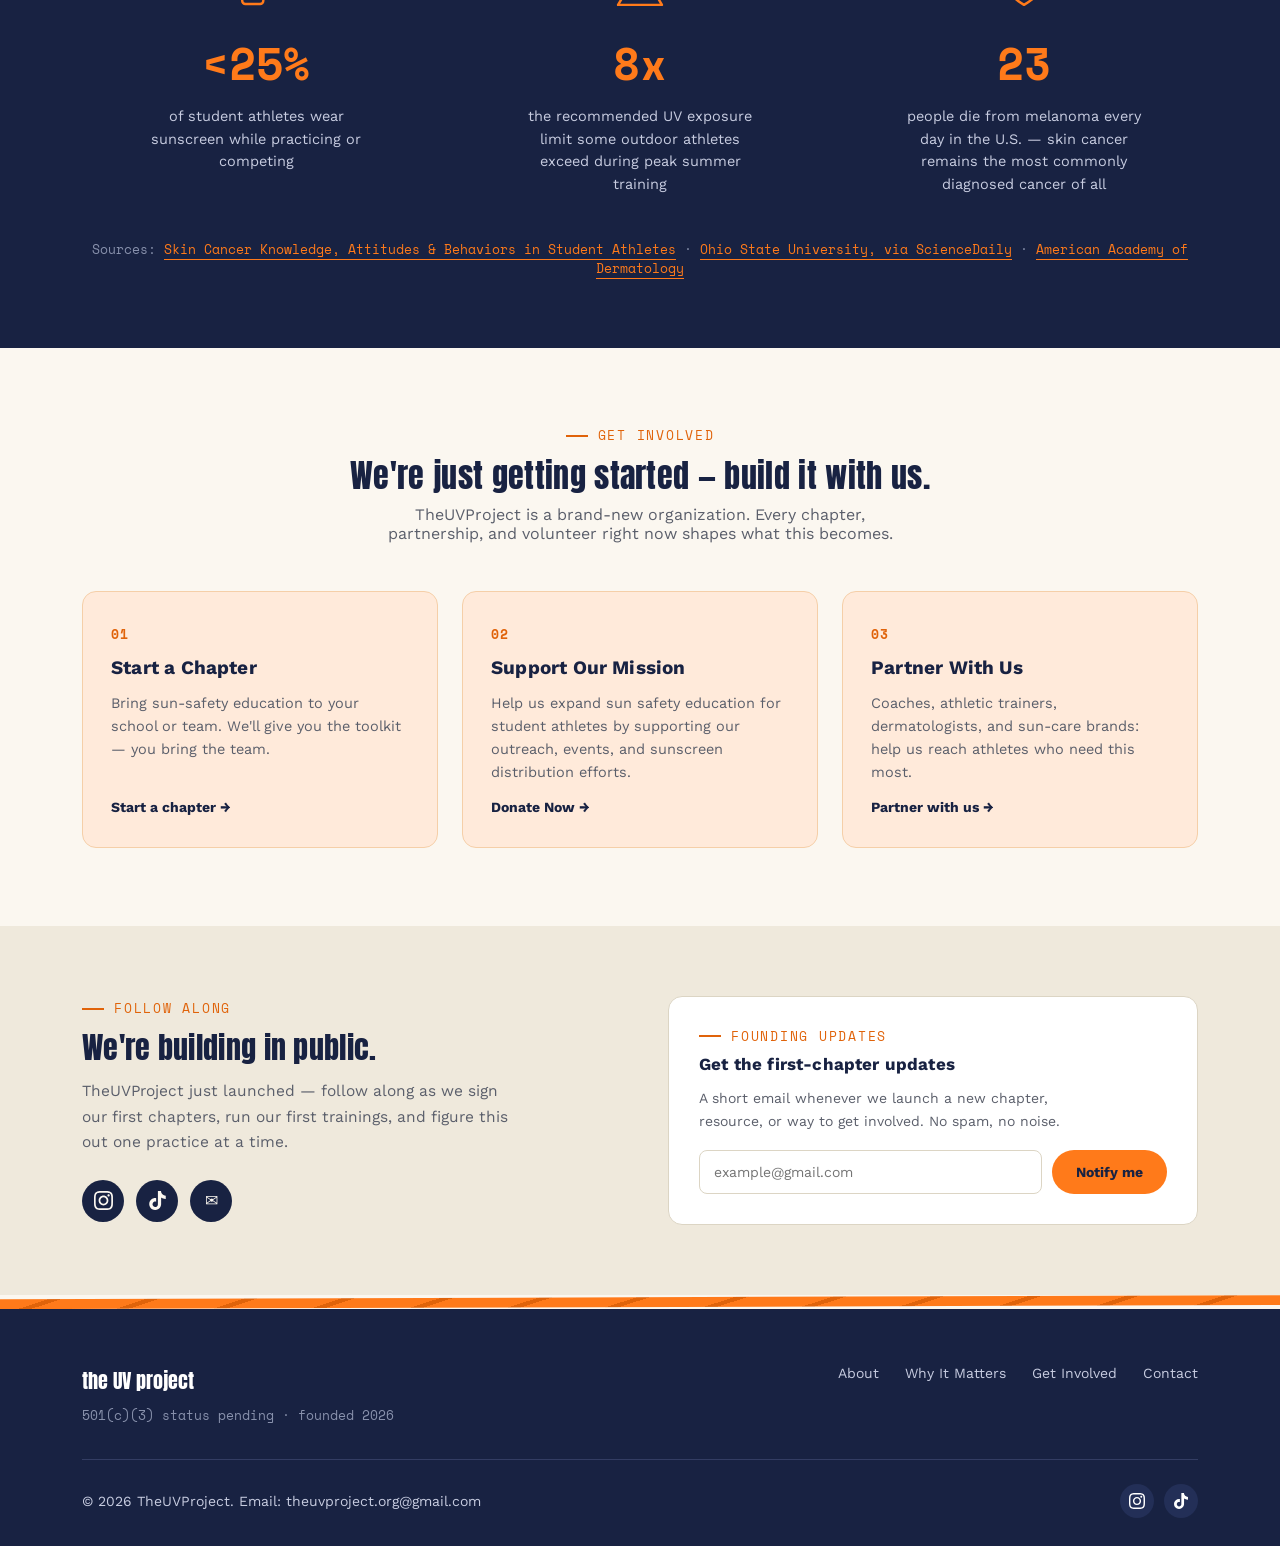
==== commit 0940b5be: "Update index.html" ====
--- a/index.html
+++ b/index.html
@@ -378,7 +378,7 @@
   <div class="wrap">
     <div class="eyebrow" style="justify-content:center;">Get Involved</div>
     <h2>We're just getting started — build it with us.</h2>
-    <p class="sub">TheUVProject is a brand-new organization. Every chapter, partnership, and contribution right now shapes what this becomes.</p>
+    <p class="sub">TheUVProject is a brand-new organization. Every chapter, partnership, and volunteer right now shapes what this becomes.</p>
     <div class="card-grid">
       <div class="involve-card">
         <div class="num">01</div>
@@ -386,10 +386,11 @@
         <p>Bring sun-safety education to your school or team. We'll give you the toolkit — you bring the team.</p>
         <a href="https://forms.gle/QwWm1bfNtrbjVypX6" target="_blank" rel="noopener" class="link">Start a chapter →</a>
       </div>
+      <div class="involve-card">
         <div class="num">02</div>
         <h3>Support Our Mission</h3>
         <p>Help us expand sun safety education for student athletes by supporting our outreach, events, and sunscreen distribution efforts.</p>
-        <a href="#" target="_blank" rel="noopener" class="link">Donate now →</a>
+        <a href="https://buy.stripe.com/test_00wcMX12n7VA1Vb8QO1VK00" target="_blank" rel="noopener" class="link">Donate Now →</a>
       </div>
       <div class="involve-card">
         <div class="num">03</div>
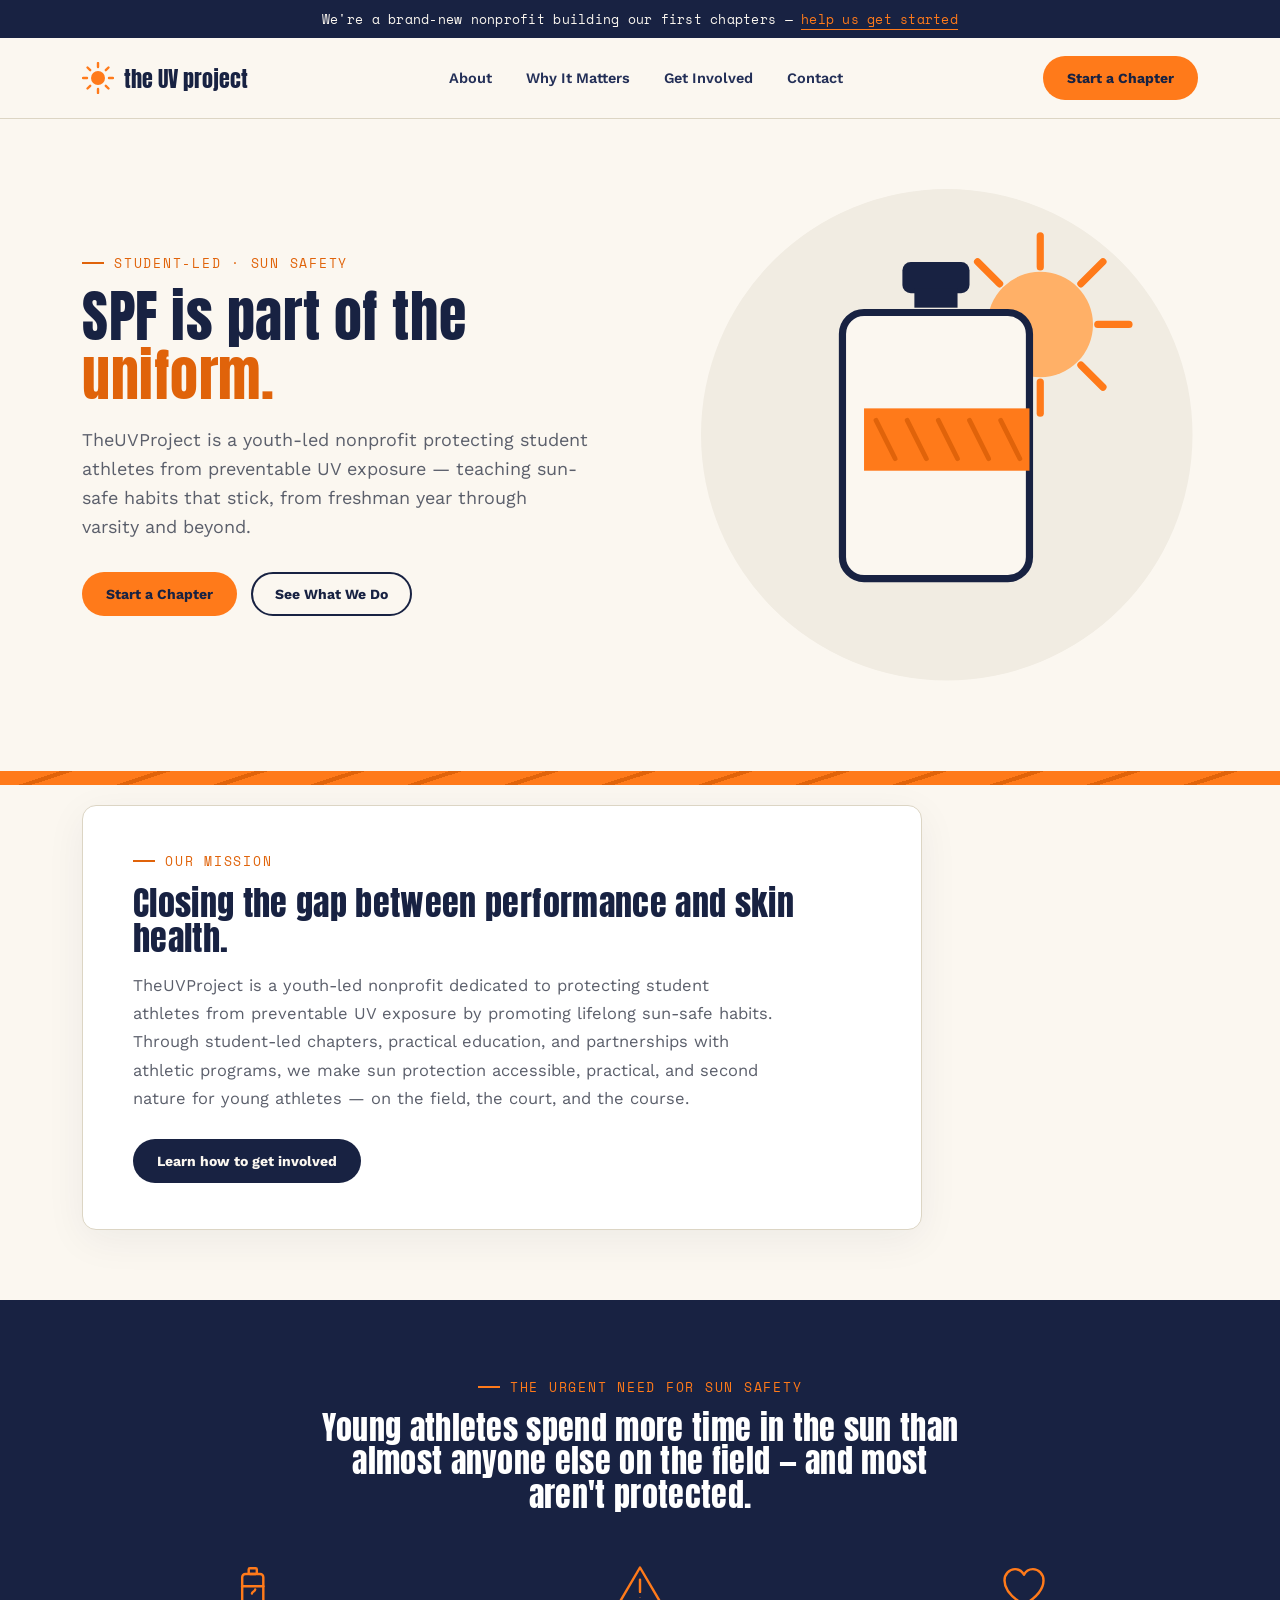
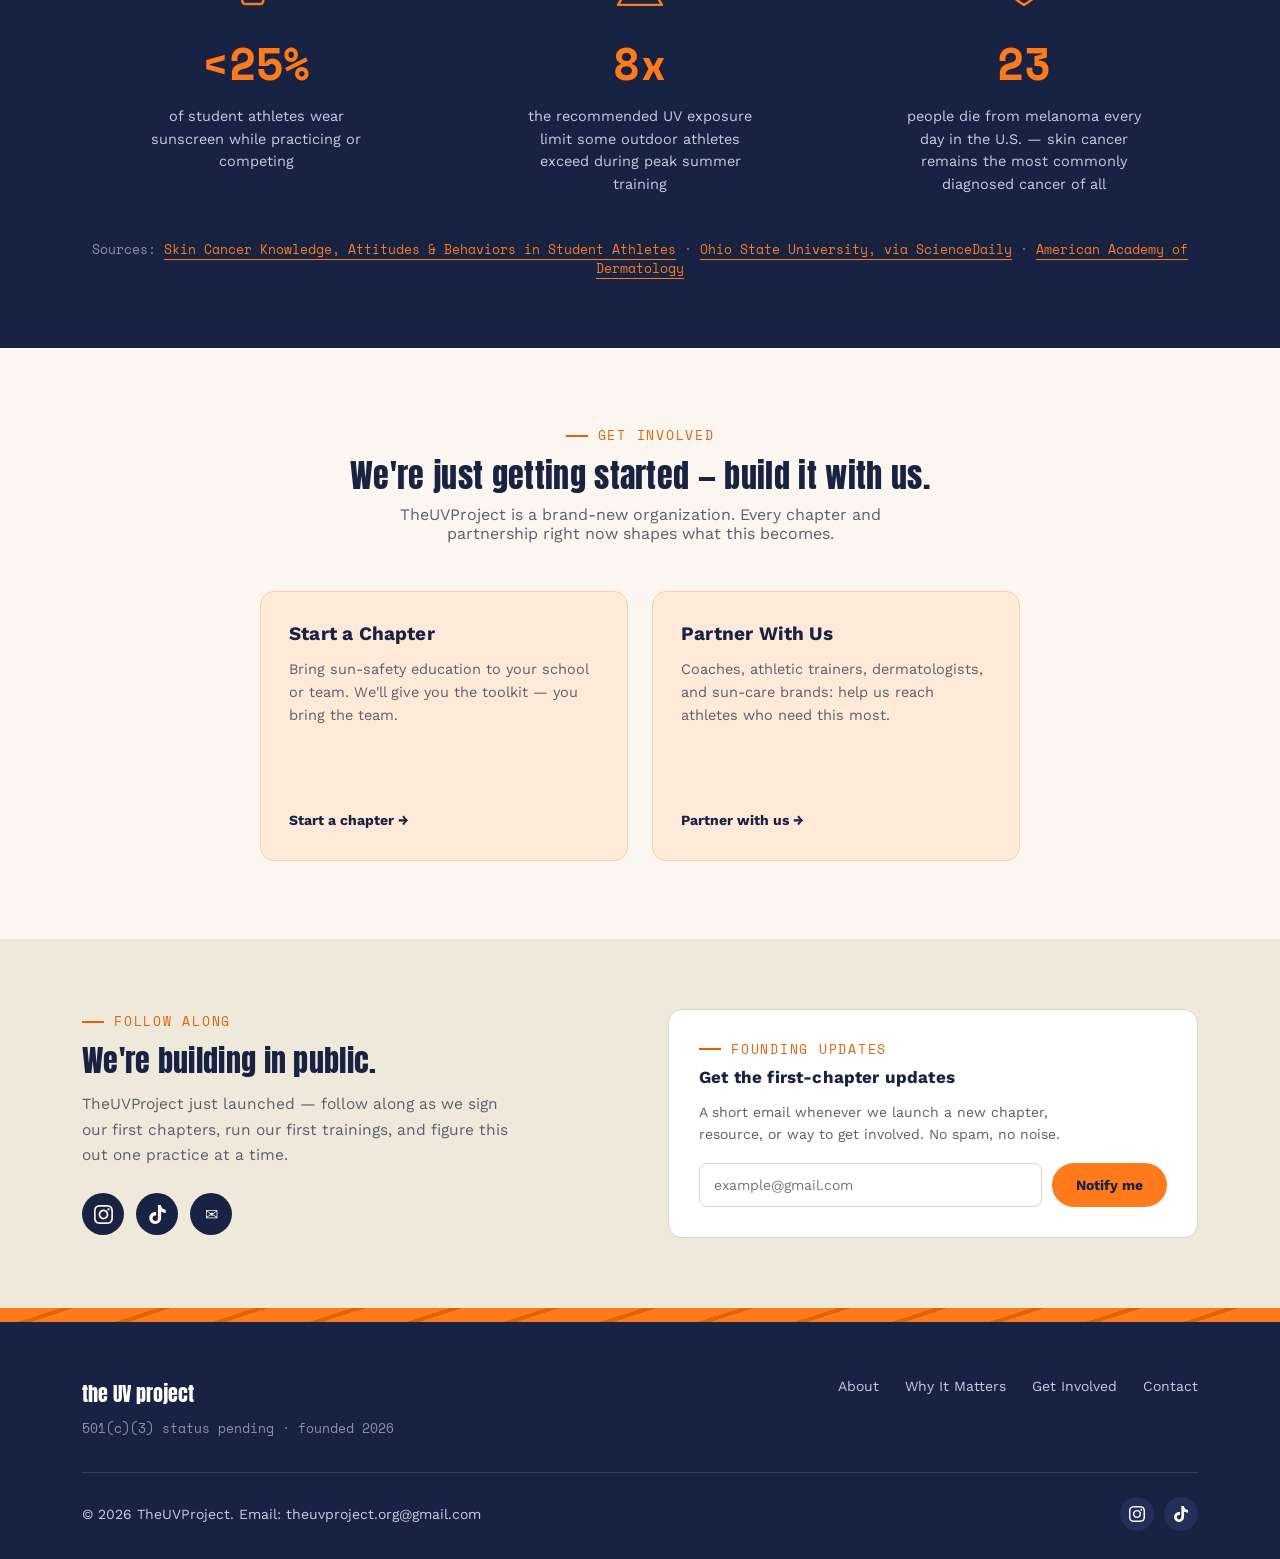
==== commit 2274045f: "Update index.html" ====
--- a/index.html
+++ b/index.html
@@ -62,7 +62,6 @@
       var(--sun) 0 26px,
       var(--sun-deep) 26px 30px
     );
-    clip-path: polygon(0 30%, 100% 0%, 100% 70%, 0% 100%);
   }
   .stripe.thin{height:8px;}
   .stripe.ink{
@@ -175,16 +174,14 @@
   .involved{padding:78px 0;}
   .involved h2{font-size:32px;color:var(--ink);text-align:center;margin-bottom:12px;}
   .involved .sub{text-align:center;color:var(--text-soft);max-width:52ch;margin:0 auto 48px;font-size:16px;}
-  .card-grid{display:grid;grid-template-columns:repeat(3,1fr);gap:24px;}
+  .card-grid{display:grid;grid-template-columns:repeat(2,1fr);gap:24px;max-width:760px;margin:0 auto;}
   .involve-card{
     background:var(--sun-tint);
     border-radius:var(--radius);
     padding:32px 28px;
     border:1px solid var(--sun-tint-line);
     display:flex;flex-direction:column;gap:14px;
-  }
-  .involve-card .num{
-    font-family:var(--mono);font-size:13px;font-weight:700;color:var(--sun-deep);letter-spacing:0.08em;
+    min-height:270px;
   }
   .involve-card h3{font-family:var(--body);font-weight:700;font-size:19px;color:var(--ink);}
   .involve-card p{font-size:14.5px;line-height:1.6;color:var(--text-soft);margin:0;flex:1;}
@@ -309,16 +306,16 @@
           <line x1="288" y1="166" x2="288" y2="192"/>
         </g>
         <circle cx="288" cy="118" r="44" fill="#FFB067"/>
-        <rect x="182" y="66" width="56" height="26" rx="7" fill="#182242"/>
-        <rect x="192" y="88" width="36" height="16" fill="#182242"/>
-        <path d="M150 108 h120 a18 18 0 0 1 18 18 v186 a18 18 0 0 1 -18 18 h-120 a18 18 0 0 1 -18 -18 v-186 a18 18 0 0 1 18 -18 z" fill="#FBF7F0" stroke="#182242" stroke-width="6"/>
-        <rect x="150" y="188" width="138" height="52" fill="#FF7A1A"/>
+        <rect x="173" y="66" width="56" height="26" rx="7" fill="#182242"/>
+        <rect x="183" y="88" width="36" height="16" fill="#182242"/>
+        <path d="M141 108 h120 a18 18 0 0 1 18 18 v186 a18 18 0 0 1 -18 18 h-120 a18 18 0 0 1 -18 -18 v-186 a18 18 0 0 1 18 -18 z" fill="#FBF7F0" stroke="#182242" stroke-width="6"/>
+        <rect x="141" y="188" width="138" height="52" fill="#FF7A1A"/>
         <g stroke="#e0630a" stroke-width="4" stroke-linecap="round">
-          <line x1="160" y1="198" x2="176" y2="230"/>
-          <line x1="186" y1="198" x2="202" y2="230"/>
-          <line x1="212" y1="198" x2="228" y2="230"/>
-          <line x1="238" y1="198" x2="254" y2="230"/>
-          <line x1="264" y1="198" x2="280" y2="230"/>
+          <line x1="151" y1="198" x2="167" y2="230"/>
+          <line x1="177" y1="198" x2="193" y2="230"/>
+          <line x1="203" y1="198" x2="219" y2="230"/>
+          <line x1="229" y1="198" x2="245" y2="230"/>
+          <line x1="255" y1="198" x2="271" y2="230"/>
         </g>
       </svg>
     </div>
@@ -378,22 +375,14 @@
   <div class="wrap">
     <div class="eyebrow" style="justify-content:center;">Get Involved</div>
     <h2>We're just getting started — build it with us.</h2>
-    <p class="sub">TheUVProject is a brand-new organization. Every chapter, partnership, and volunteer right now shapes what this becomes.</p>
+    <p class="sub">TheUVProject is a brand-new organization. Every chapter and partnership right now shapes what this becomes.</p>
     <div class="card-grid">
       <div class="involve-card">
-        <div class="num">01</div>
         <h3>Start a Chapter</h3>
         <p>Bring sun-safety education to your school or team. We'll give you the toolkit — you bring the team.</p>
         <a href="https://forms.gle/QwWm1bfNtrbjVypX6" target="_blank" rel="noopener" class="link">Start a chapter →</a>
       </div>
       <div class="involve-card">
-        <div class="num">02</div>
-        <h3>Support Our Mission</h3>
-        <p>Help us expand sun safety education for student athletes by supporting our outreach, events, and sunscreen distribution efforts.</p>
-        <a href="https://buy.stripe.com/test_00wcMX12n7VA1Vb8QO1VK00" target="_blank" rel="noopener" class="link">Donate Now →</a>
-      </div>
-      <div class="involve-card">
-        <div class="num">03</div>
         <h3>Partner With Us</h3>
         <p>Coaches, athletic trainers, dermatologists, and sun-care brands: help us reach athletes who need this most.</p>
         <a href="mailto:theuvproject.org@gmail.com" class="link">Partner with us →</a>
